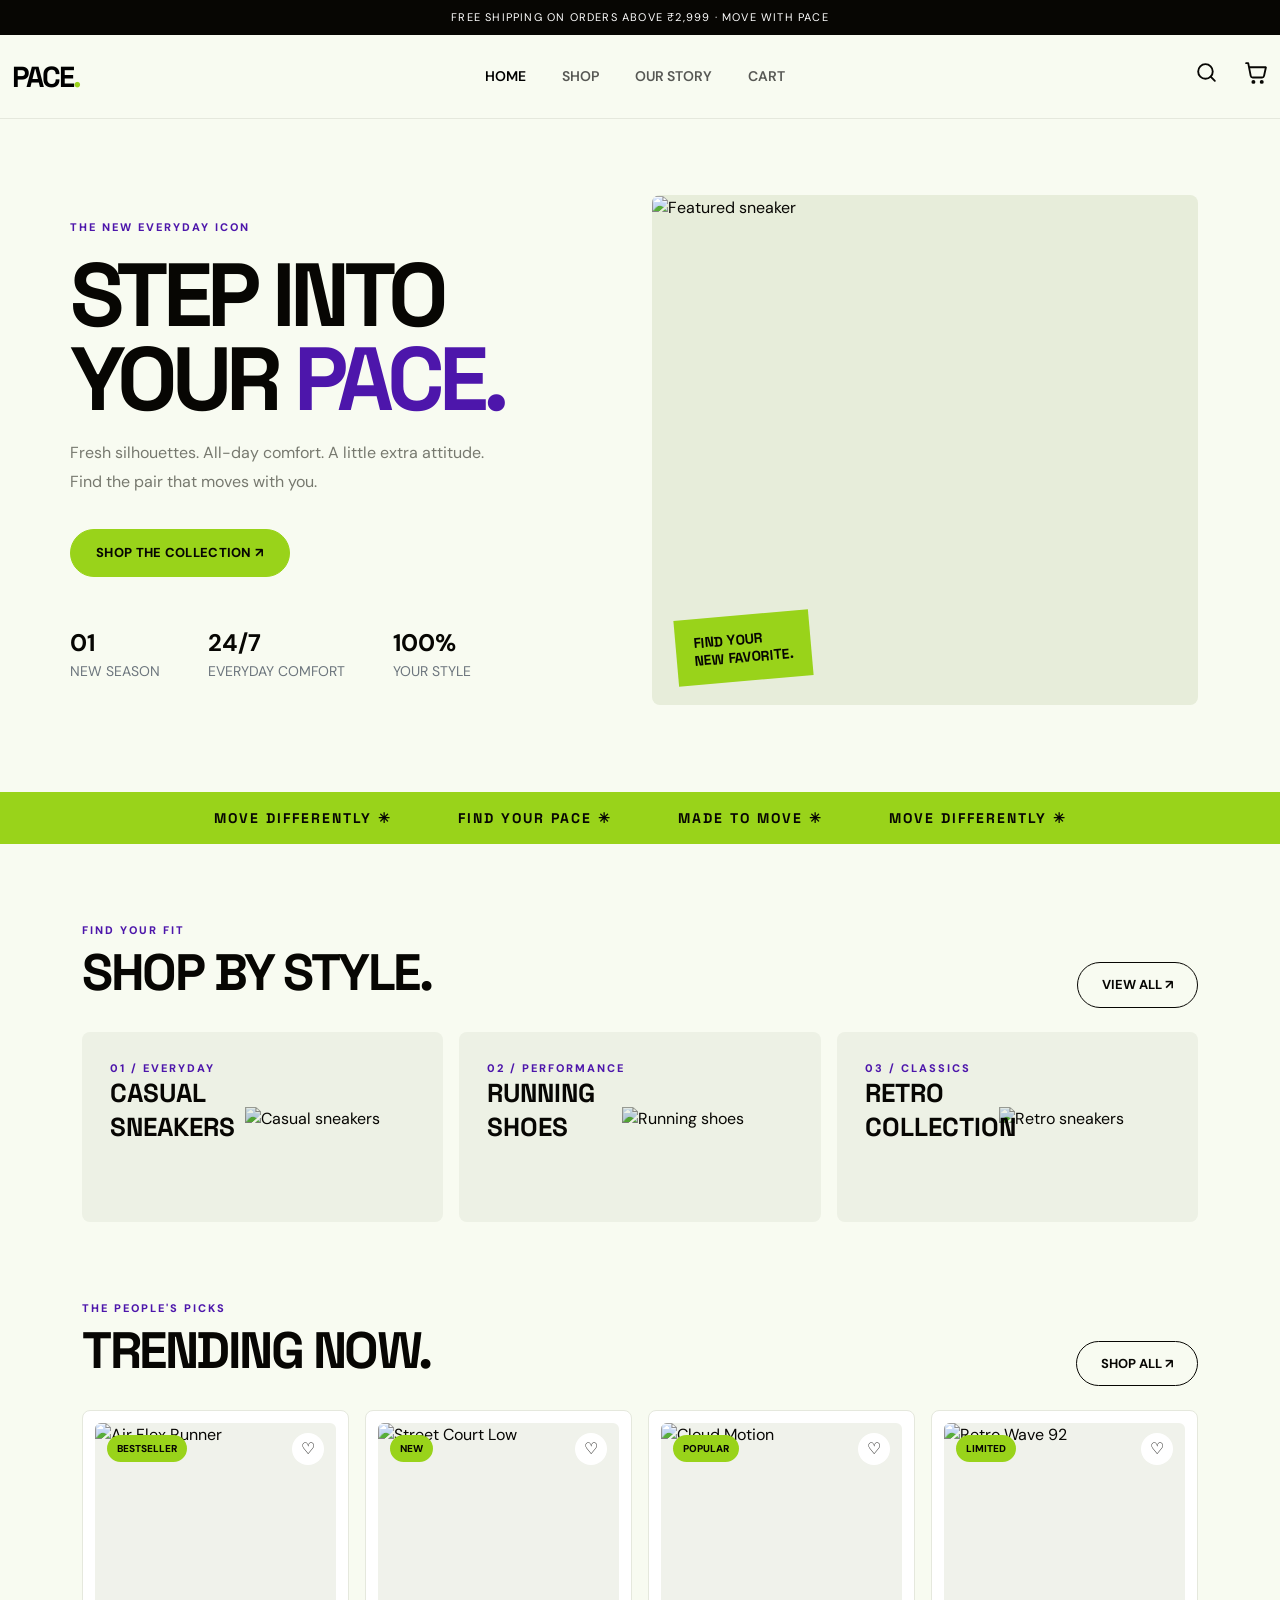
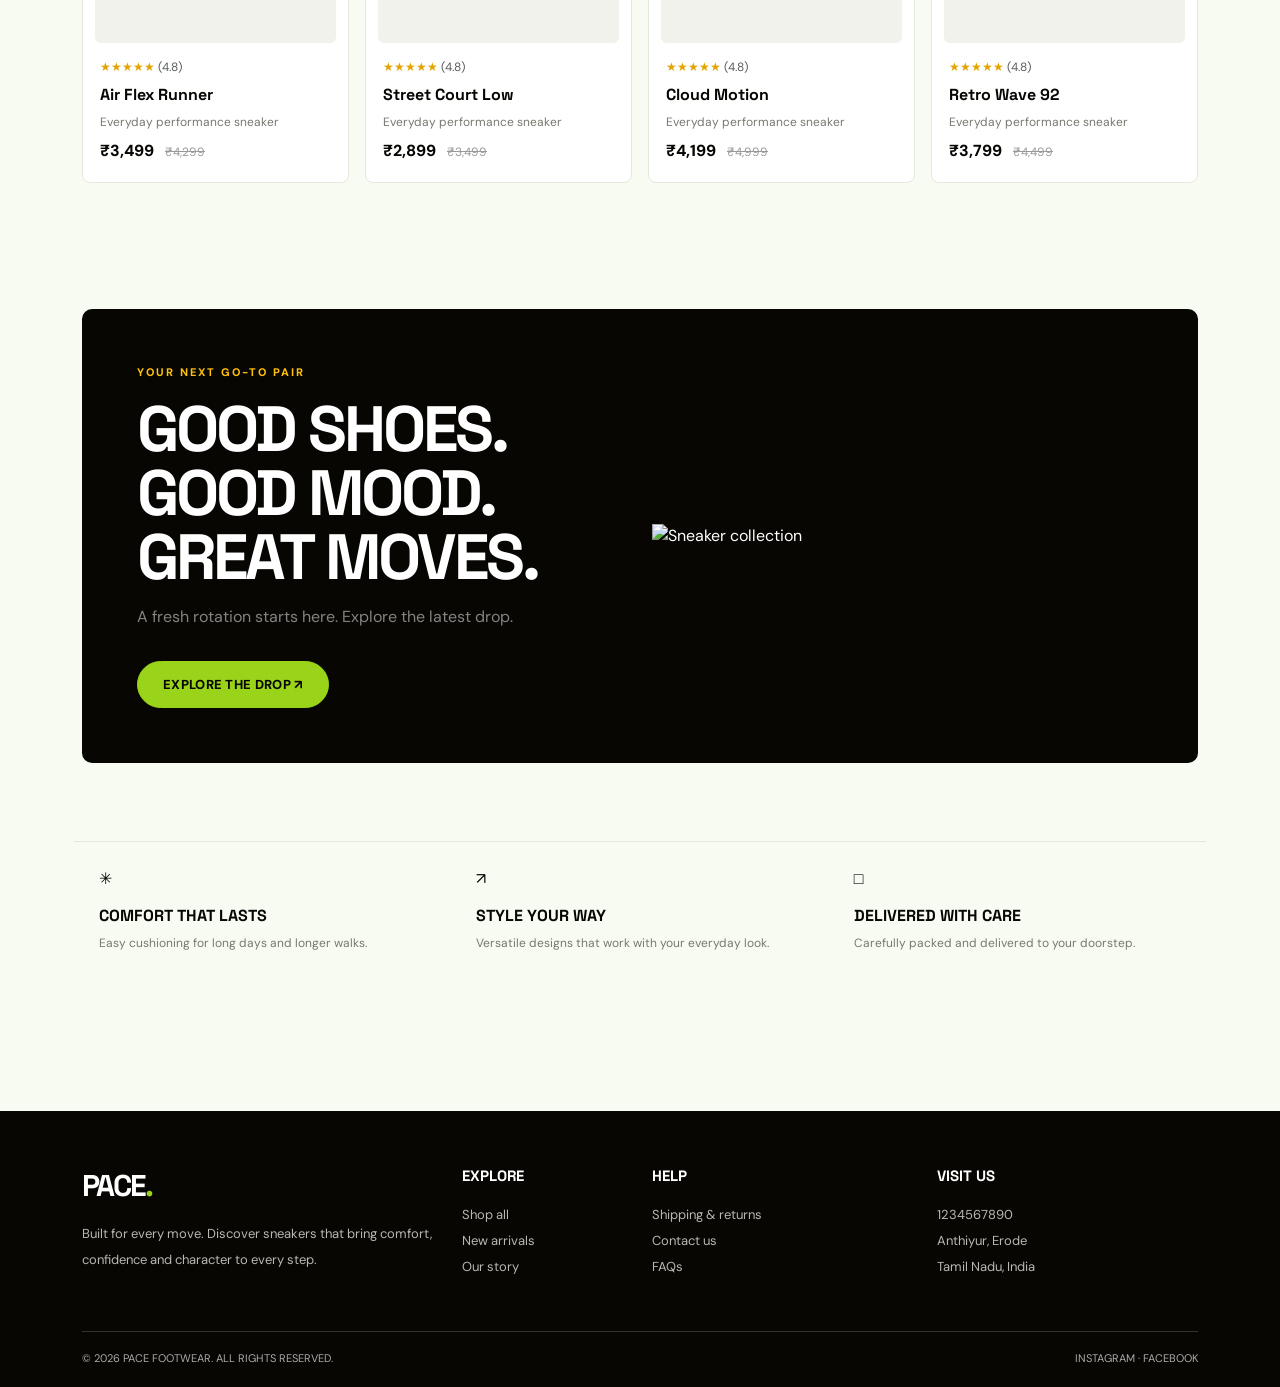
==== index.html @ 616f86ee "Initial Commmit" ====
<!DOCTYPE html>
<html lang="en">
<head>
    <meta charset="UTF-8">
    <meta name="viewport" content="width=device-width, initial-scale=1.0">
    <title>PACE | Sneaker Store</title>

    <link href="https://cdn.jsdelivr.net/npm/bootstrap@5.3.3/dist/css/bootstrap.min.css" rel="stylesheet">
    <link rel="stylesheet" href="css/style.css">
</head>
<body>

<div class="announcement">
    FREE SHIPPING ON ORDERS ABOVE ₹2,999 · MOVE WITH PACE
</div>

<nav class="navbar navbar-expand-lg sticky-top">
    <div class="container-fluid">
        <a class="navbar-brand" href="index.html">PACE<span class="brand-dot">.</span></a>

        <button class="navbar-toggler" type="button"
            data-bs-toggle="collapse" data-bs-target="#mainNav">
            <span class="navbar-toggler-icon"></span>
        </button>

        <div class="collapse navbar-collapse" id="mainNav">
            <ul class="navbar-nav mx-auto">
                <li class="nav-item"><a class="nav-link active" href="index.html">HOME</a></li>
                <li class="nav-item"><a class="nav-link" href="shop.html">SHOP</a></li>
                <li class="nav-item"><a class="nav-link" href="about.html">OUR STORY</a></li>
                <li class="nav-item"><a class="nav-link" href="cart.html">CART</a></li>
            </ul>
            <div class="nav-icons">
                <a href="shop.html" aria-label="Search">
                    <svg viewBox="0 0 24 24" aria-hidden="true"><circle cx="11" cy="11" r="7"></circle><path d="m16 16 4 4"></path></svg>
                </a>
                <a href="cart.html" aria-label="Shopping cart">
                    <svg viewBox="0 0 24 24" aria-hidden="true"><path d="M3 3h2l2.4 12.2a2 2 0 0 0 2 1.6h8.8a2 2 0 0 0 2-1.6L22 7H6"></path><circle cx="10" cy="21" r="1"></circle><circle cx="18" cy="21" r="1"></circle></svg>
                </a>
            </div>
        </div>
    </div>
</nav>

<!-- HERO SECTION -->
<section class="hero">
    <div class="container">
        <div class="row align-items-center g-4">

            <div class="col-lg-6 hero-copy">
                <div class="eyebrow">THE NEW EVERYDAY ICON</div>

                <h1>
                    STEP INTO<br>
                    YOUR <span>PACE.</span>
                </h1>

                <p>
                    Fresh silhouettes. All-day comfort.
                    A little extra attitude. Find the pair
                    that moves with you.
                </p>

                <a href="shop.html" class="btn btn-pace mt-3">
                    SHOP THE COLLECTION ↗
                </a>

                <div class="mt-5 d-flex gap-5">
                    <div>
                        <strong class="fs-4">01</strong>
                        <div class="small text-secondary">NEW SEASON</div>
                    </div>
                    <div>
                        <strong class="fs-4">24/7</strong>
                        <div class="small text-secondary">EVERYDAY COMFORT</div>
                    </div>
                    <div>
                        <strong class="fs-4">100%</strong>
                        <div class="small text-secondary">YOUR STYLE</div>
                    </div>
                </div>
            </div>

            <div class="col-lg-6">
                <div class="hero-image">
                    <img src="https://images.unsplash.com/photo-1552346154-21d32810aba3?w=1200"
                        alt="Featured sneaker">

                    <div class="hero-sticker">
                        FIND YOUR<br>NEW FAVORITE.
                    </div>
                </div>
            </div>

        </div>
    </div>
</section>

<!-- TICKER -->
<div class="ticker text-center">
    <span>MOVE DIFFERENTLY ✳</span>
    <span>FIND YOUR PACE ✳</span>
    <span>MADE TO MOVE ✳</span>
    <span>MOVE DIFFERENTLY ✳</span>
</div>

<!-- CATEGORIES -->
<section class="section-pad">
    <div class="container">

        <div class="d-flex justify-content-between align-items-end mb-4">
            <div>
                <div class="eyebrow">FIND YOUR FIT</div>
                <h2 class="section-title mt-2">SHOP BY STYLE.</h2>
            </div>
            <a href="shop.html" class="btn-outline-pace">VIEW ALL ↗</a>
        </div>

        <div class="row g-3">

            <div class="col-md-4">
                <a href="shop.html" class="category-card d-block">
                    <div class="eyebrow">01 / EVERYDAY</div>
                    <h3>CASUAL<br>SNEAKERS</h3>
                    <img src="https://images.unsplash.com/photo-1542291026-7eec264c27ff?w=500" alt="Casual sneakers">
                </a>
            </div>

            <div class="col-md-4">
                <a href="shop.html" class="category-card d-block">
                    <div class="eyebrow">02 / PERFORMANCE</div>
                    <h3>RUNNING<br>SHOES</h3>
                    <img src="https://images.unsplash.com/photo-1556906781-9a412961c28c?w=500" alt="Running shoes">
                </a>
            </div>

            <div class="col-md-4">
                <a href="shop.html" class="category-card d-block">
                    <div class="eyebrow">03 / CLASSICS</div>
                    <h3>RETRO<br>COLLECTION</h3>
                    <img src="https://images.unsplash.com/photo-1608231387042-66d1773070a5?w=500" alt="Retro sneakers">
                </a>
            </div>

        </div>
    </div>
</section>

<!-- TRENDING PRODUCTS -->
<section class="pb-5">
    <div class="container">

        <div class="d-flex justify-content-between align-items-end mb-4">
            <div>
                <div class="eyebrow">THE PEOPLE'S PICKS</div>
                <h2 class="section-title mt-2">TRENDING NOW.</h2>
            </div>
            <a href="shop.html" class="btn-outline-pace">SHOP ALL ↗</a>
        </div>

        <div class="row g-3">

            <div class="col-6 col-lg-3">
                <a href="product.html" class="product-card d-block">
                    <div class="product-image">
                        <span class="tag">BESTSELLER</span>
                        <span class="heart">♡</span>
                        <img src="https://images.unsplash.com/photo-1542291026-7eec264c27ff?w=900" alt="Air Flex Runner">
                    </div>
                    <div class="product-info">
                        <div class="stars">★★★★★ <span class="text-muted">(4.8)</span></div>
                        <h3>Air Flex Runner</h3>
                        <p>Everyday performance sneaker</p>
                        <span class="price">₹3,499</span>
                        <span class="old-price">₹4,299</span>
                    </div>
                </a>
            </div>

            <div class="col-6 col-lg-3">
                <a href="product.html" class="product-card d-block">
                    <div class="product-image">
                        <span class="tag">NEW</span>
                        <span class="heart">♡</span>
                        <img src="https://images.unsplash.com/photo-1600185365483-26d7a4cc7519?w=900" alt="Street Court Low">
                    </div>
                    <div class="product-info">
                        <div class="stars">★★★★★ <span class="text-muted">(4.8)</span></div>
                        <h3>Street Court Low</h3>
                        <p>Everyday performance sneaker</p>
                        <span class="price">₹2,899</span>
                        <span class="old-price">₹3,499</span>
                    </div>
                </a>
            </div>

            <div class="col-6 col-lg-3">
                <a href="product.html" class="product-card d-block">
                    <div class="product-image">
                        <span class="tag">POPULAR</span>
                        <span class="heart">♡</span>
                        <img src="https://images.unsplash.com/photo-1556906781-9a412961c28c?w=900" alt="Cloud Motion">
                    </div>
                    <div class="product-info">
                        <div class="stars">★★★★★ <span class="text-muted">(4.8)</span></div>
                        <h3>Cloud Motion</h3>
                        <p>Everyday performance sneaker</p>
                        <span class="price">₹4,199</span>
                        <span class="old-price">₹4,999</span>
                    </div>
                </a>
            </div>

            <div class="col-6 col-lg-3">
                <a href="product.html" class="product-card d-block">
                    <div class="product-image">
                        <span class="tag">LIMITED</span>
                        <span class="heart">♡</span>
                        <img src="https://images.unsplash.com/photo-1608231387042-66d1773070a5?w=900" alt="Retro Wave 92">
                    </div>
                    <div class="product-info">
                        <div class="stars">★★★★★ <span class="text-muted">(4.8)</span></div>
                        <h3>Retro Wave 92</h3>
                        <p>Everyday performance sneaker</p>
                        <span class="price">₹3,799</span>
                        <span class="old-price">₹4,499</span>
                    </div>
                </a>
            </div>

        </div>
    </div>
</section>

<!-- PROMO -->
<section class="section-pad">
    <div class="container">
        <div class="promo">
            <div class="row align-items-center">

                <div class="col-lg-6">
                    <div class="eyebrow text-warning">YOUR NEXT GO-TO PAIR</div>

                    <h2 class="mt-3">
                        GOOD SHOES.<br>
                        GOOD MOOD.<br>
                        GREAT MOVES.
                    </h2>

                    <p class="text-white-50 mt-3">
                        A fresh rotation starts here.
                        Explore the latest drop.
                    </p>

                    <a href="shop.html" class="btn btn-pace mt-3">
                        EXPLORE THE DROP ↗
                    </a>
                </div>

                <div class="col-lg-6">
                    <img src="https://images.unsplash.com/photo-1495555961986-6d4c1ecb7be3?w=1000"
                        alt="Sneaker collection">
                </div>

            </div>
        </div>
    </div>
</section>

<!-- FEATURES -->
<section class="pb-5">
    <div class="container">
        <div class="row g-3">

            <div class="col-md-4 feature">
                <div>✳</div>
                <h4>COMFORT THAT LASTS</h4>
                <p>Easy cushioning for long days and longer walks.</p>
            </div>

            <div class="col-md-4 feature">
                <div>↗</div>
                <h4>STYLE YOUR WAY</h4>
                <p>Versatile designs that work with your everyday look.</p>
            </div>

            <div class="col-md-4 feature">
                <div>□</div>
                <h4>DELIVERED WITH CARE</h4>
                <p>Carefully packed and delivered to your doorstep.</p>
            </div>

        </div>
    </div>
</section>

<!-- FOOTER -->
<footer class="footer">
    <div class="container">
        <div class="row g-4">

            <div class="col-12 col-lg-4 text-center text-lg-start">
                <div class="footer-brand">PACE<span style="color:#99D31A">.</span></div>
                <p class="mt-3">
                    Built for every move. Discover sneakers that bring
                    comfort, confidence and character to every step.
                </p>
            </div>

            <div class="col-12 col-lg-2 text-center text-lg-start">
                <h5>EXPLORE</h5>
                <a href="shop.html">Shop all</a><br>
                <a href="product.html">New arrivals</a><br>
                <a href="about.html">Our story</a>
            </div>

            <div class="col-12 col-lg-3 text-center text-lg-start">
                <h5>HELP</h5>
                <a href="cart.html">Shipping & returns</a><br>
                <a href="about.html#contact">Contact us</a><br>
                <a href="about.html">FAQs</a>
            </div>

            <div class="col-12 col-lg-3 text-center text-lg-start">
                <h5>VISIT US</h5>
                <p>
                    1234567890<br>
                    Anthiyur, Erode<br>
                    Tamil Nadu, India
                </p>
            </div>

        </div>

        <div class="footer-bottom d-flex justify-content-center justify-content-lg-between text-center text-lg-start flex-wrap gap-2">
            <span>© 2026 PACE FOOTWEAR. ALL RIGHTS RESERVED.</span>
            <span>INSTAGRAM · FACEBOOK</span>
        </div>
    </div>
</footer>

<script src="https://cdn.jsdelivr.net/npm/bootstrap@5.3.3/dist/js/bootstrap.bundle.min.js"></script>
</body>
</html>
---- css/style.css ----
@import url('https://fonts.googleapis.com/css2?family=DM+Sans:wght@400;500;600;700;800&family=Space+Grotesk:wght@500;600;700&display=swap');

/* ROOT VARIABLES */

:root {
    --cream: #F8FBF1;
    --ink: #070603;
    --muted: #77796f;
    --lime: #99D31A;
    --purple: #4D16AB;
    --line: #e5e8dd;
}

/* RESET */

* {
    margin: 0;
    padding: 0;
    box-sizing: border-box;
}

body {
    background: var(--cream);
    color: var(--ink);
    font-family: 'DM Sans', sans-serif;
}

a {
    text-decoration: none;
    color: inherit;
}

/* ANNOUNCEMENT */

.announcement {
    background: var(--ink);
    color: white;
    text-align: center;
    padding: 9px;
    font-size: 11px;
    letter-spacing: 1.2px;
}

/* NAVBAR */

.navbar {
    background: var(--cream);
    padding: 18px 0;
    border-bottom: 1px solid var(--line);
}

.navbar-brand {
    font: 700 29px 'Space Grotesk';
    letter-spacing: -2px;
}

.brand-dot {
    color: var(--lime);
}

.nav-link {
    font-weight: 600;
    font-size: 14px;
    margin: 0 10px;
}

.nav-link:hover,
.nav-link.active {
    color: var(--purple);
}

.nav-icons a {
    display: inline-flex;
    align-items: center;
    justify-content: center;
    margin-left: 20px;
}

.nav-icons svg {
    width: 25px;
    height: 25px;
    fill: none;
    stroke: currentColor;
    stroke-width: 1.8;
    stroke-linecap: round;
    stroke-linejoin: round;
}

/* BUTTONS */

.btn-pace {
    background: var(--lime);
    border: 1px solid var(--lime);
    color: var(--ink);
    border-radius: 30px;
    padding: 13px 25px;
    font-weight: 800;
    font-size: 13px;
    letter-spacing: .3px;
}

.btn-pace:hover {
    background: var(--ink);
    border-color: var(--ink);
    color: white;
}

.btn-outline-pace {
    border: 1px solid var(--ink);
    border-radius: 30px;
    padding: 12px 24px;
    font-weight: 700;
    font-size: 13px;
}

/* COMMON STYLES */

.eyebrow {
    font-size: 11px;
    letter-spacing: 2px;
    font-weight: 800;
    color: var(--purple);
    text-transform: uppercase;
}

.section-title {
    font: 700 clamp(32px, 4vw, 54px)/1.05 'Space Grotesk';
    letter-spacing: -2.5px;
}

.section-pad {
    padding: 78px 0;
}

/* HERO SECTION */

.hero {
    padding: 55px 0 65px;
    overflow: hidden;
}

.hero-copy {
    padding: 45px 0;
}

.hero h1 {
    font: 700 clamp(52px, 7vw, 94px)/.94 'Space Grotesk';
    letter-spacing: -6px;
    margin: 18px 0;
}

.hero h1 span {
    color: var(--purple);
}

.hero p {
    color: var(--muted);
    max-width: 430px;
    line-height: 1.8;
}

.hero-image {
    height: 510px;
    border-radius: 8px;
    background: #e7edda;
    position: relative;
    overflow: hidden;
}

.hero-image img {
    width: 100%;
    height: 100%;
    object-fit: cover;
}

.hero-sticker {
    position: absolute;
    bottom: 24px;
    left: 24px;
    background: var(--lime);
    padding: 15px 18px;
    font: 700 14px 'Space Grotesk';
    transform: rotate(-5deg);
}

/* TICKER */

.ticker {
    background: var(--lime);
    padding: 17px 0;
    overflow: hidden;
    font: 700 14px 'Space Grotesk';
    letter-spacing: 2px;
    white-space: nowrap;
}

.ticker span {
    margin: 0 30px;
}

/* CATEGORY CARDS */

.category-card {
    background: #edf1e5;
    padding: 28px;
    border-radius: 8px;
    min-height: 190px;
    position: relative;
    overflow: hidden;
}

.category-card h3 {
    font: 700 26px 'Space Grotesk';
}

.category-card img {
    height: 115px;
    width: 55%;
    object-fit: cover;
    object-position: center;
    position: absolute;
    right: 0;
    bottom: 0;
    mix-blend-mode: multiply;
}

/* PRODUCT CARDS */

.product-card {
    background: white;
    border: 1px solid var(--line);
    border-radius: 8px;
    padding: 12px;
    height: 100%;
    display: block;
    transition: .2s;
}

.product-card:hover {
    transform: translateY(-5px);
    box-shadow: 0 12px 30px #10150012;
}

.product-image {
    height: 220px;
    background: #f0f2eb;
    border-radius: 6px;
    position: relative;
    display: flex;
    align-items: center;
    justify-content: center;
    overflow: hidden;
}

.product-image img {
    width: 100%;
    height: 100%;
    object-fit: cover;
}

.tag {
    position: absolute;
    top: 12px;
    left: 12px;
    background: var(--lime);
    padding: 6px 10px;
    border-radius: 20px;
    font-size: 10px;
    font-weight: 800;
}

.heart {
    position: absolute;
    right: 12px;
    top: 10px;
    background: white;
    width: 32px;
    height: 32px;
    border-radius: 50%;
    display: grid;
    place-items: center;
}

.product-info {
    padding: 15px 5px 7px;
}

.product-info h3 {
    font: 700 16px 'Space Grotesk';
    margin: 8px 0;
}

.product-info p {
    font-size: 12px;
    color: var(--muted);
    margin-bottom: 8px;
}

.price {
    font-weight: 800;
}

.old-price {
    color: #999;
    text-decoration: line-through;
    font-size: 12px;
    margin-left: 7px;
}

.stars {
    color: #e3a400;
    font-size: 12px;
}

/* PROMO SECTION */

.promo {
    background: var(--ink);
    color: white;
    border-radius: 10px;
    padding: 55px;
    overflow: hidden;
    position: relative;
}

.promo h2 {
    font: 700 clamp(35px, 5vw, 65px)/1 'Space Grotesk';
    letter-spacing: -3px;
}

.promo img {
    width: 100%;
    max-height: 310px;
    object-fit: contain;
}

/* FEATURES */

.feature {
    padding: 25px;
    border-top: 1px solid var(--line);
}

.feature i {
    font-size: 25px;
    color: var(--purple);
}

.feature h4 {
    font: 700 16px 'Space Grotesk';
    margin-top: 14px;
}

.feature p {
    font-size: 12px;
    color: var(--muted);
}

/* PAGE HEADING */

.page-head {
    padding: 58px 0 35px;
}

.page-head h1 {
    font: 700 clamp(42px, 6vw, 72px)/1 'Space Grotesk';
    letter-spacing: -4px;
}

/* SHOP FILTER */

.filter-bar {
    border-block: 1px solid var(--line);
    padding: 15px 0;
    margin-bottom: 25px;
}

/* FORMS */

.form-control,
.form-select {
    border-radius: 5px;
    padding: 12px;
    border-color: var(--line);
    background-color: white;
}

/* PRODUCT DETAILS */

.detail-image {
    background: #edf1e5;
    border-radius: 9px;
    height: 520px;
    overflow: hidden;
}

.detail-image img {
    width: 100%;
    height: 100%;
    object-fit: cover;
}

.detail-title {
    font: 700 42px/1.05 'Space Grotesk';
    letter-spacing: -2px;
}

.size-btn {
    border: 1px solid var(--line);
    background: white;
    padding: 10px 17px;
    margin: 4px;
    border-radius: 4px;
}

.size-btn:focus,
.size-btn:hover {
    border-color: var(--purple);
    color: var(--purple);
}

.qty {
    width: 115px;
}

/* CART */

.cart-thumb {
    width: 90px;
    height: 90px;
    object-fit: cover;
    border-radius: 5px;
    background: #edf1e5;
}

.cart-table th {
    font-size: 11px;
    letter-spacing: 1px;
    color: var(--muted);
    font-weight: 700;
    border-bottom: 1px solid var(--line);
    padding: 15px;
}

.cart-table td {
    padding: 20px 10px;
    border-bottom: 1px solid var(--line);
    vertical-align: middle;
}

.summary {
    background: white;
    border: 1px solid var(--line);
    padding: 25px;
    border-radius: 8px;
}

/* ABOUT PAGE */

.about-visual {
    height: 390px;
    border-radius: 8px;
    overflow: hidden;
}

.about-visual img {
    width: 100%;
    height: 100%;
    object-fit: cover;
}

.contact-box {
    background: #edf1e5;
    border-radius: 8px;
    padding: 28px;
}

.breadcrumb {
    font-size: 12px;
    color: var(--muted);
}

/* FOOTER */

.footer {
    background: var(--ink);
    color: white;
    padding: 55px 0 20px;
    margin-top: 70px;
}

.footer p,
.footer a {
    color: #b8b8b1;
    font-size: 13px;
    line-height: 2;
}

.footer a {
    display: inline-block;
    transition: transform .2s ease, color .2s ease;
}

.footer a:hover {
    color: white;
    transform: translateX(5px);
}

.footer h5 {
    font: 700 15px 'Space Grotesk';
    margin-bottom: 17px;
}

.footer-brand {
    font: 700 30px 'Space Grotesk';
    letter-spacing: -2px;
}

.footer-bottom {
    border-top: 1px solid #34342d;
    margin-top: 35px;
    padding-top: 18px;
    color: #aaa;
    font-size: 11px;
}

/* RESPONSIVE DESIGN */

@media (max-width: 767px) {

    .navbar {
        padding: 12px 0;
    }

    .hero {
        padding: 20px 0 32px;
    }

    .hero-copy {
        padding: 12px 0;
    }

    .hero h1 {
        letter-spacing: -3px;
    }

    .hero-image {
        height: 340px;
    }

    .section-pad {
        padding: 36px 0;
    }

    .page-head {
        padding: 30px 0 20px;
    }

    .row.g-5 {
        --bs-gutter-y: 1.5rem;
    }

    .promo {
        padding: 30px 22px;
    }

    .product-image {
        height: 175px;
    }

    .detail-image {
        height: 350px;
    }

    .detail-title {
        font-size: 33px;
    }

    .footer {
        padding: 38px 0 18px;
        margin-top: 38px;
    }

    .footer .row {
        --bs-gutter-y: 1.25rem;
    }

    .footer-bottom {
        justify-content: center;
        margin-top: 24px;
    }

    .cart-thumb {
        width: 65px;
        height: 65px;
    }

    .cart-table td {
        padding: 12px 5px;
        font-size: 12px;
    }

    .cart-table th {
        font-size: 9px;
        padding: 10px 5px;
    }

}
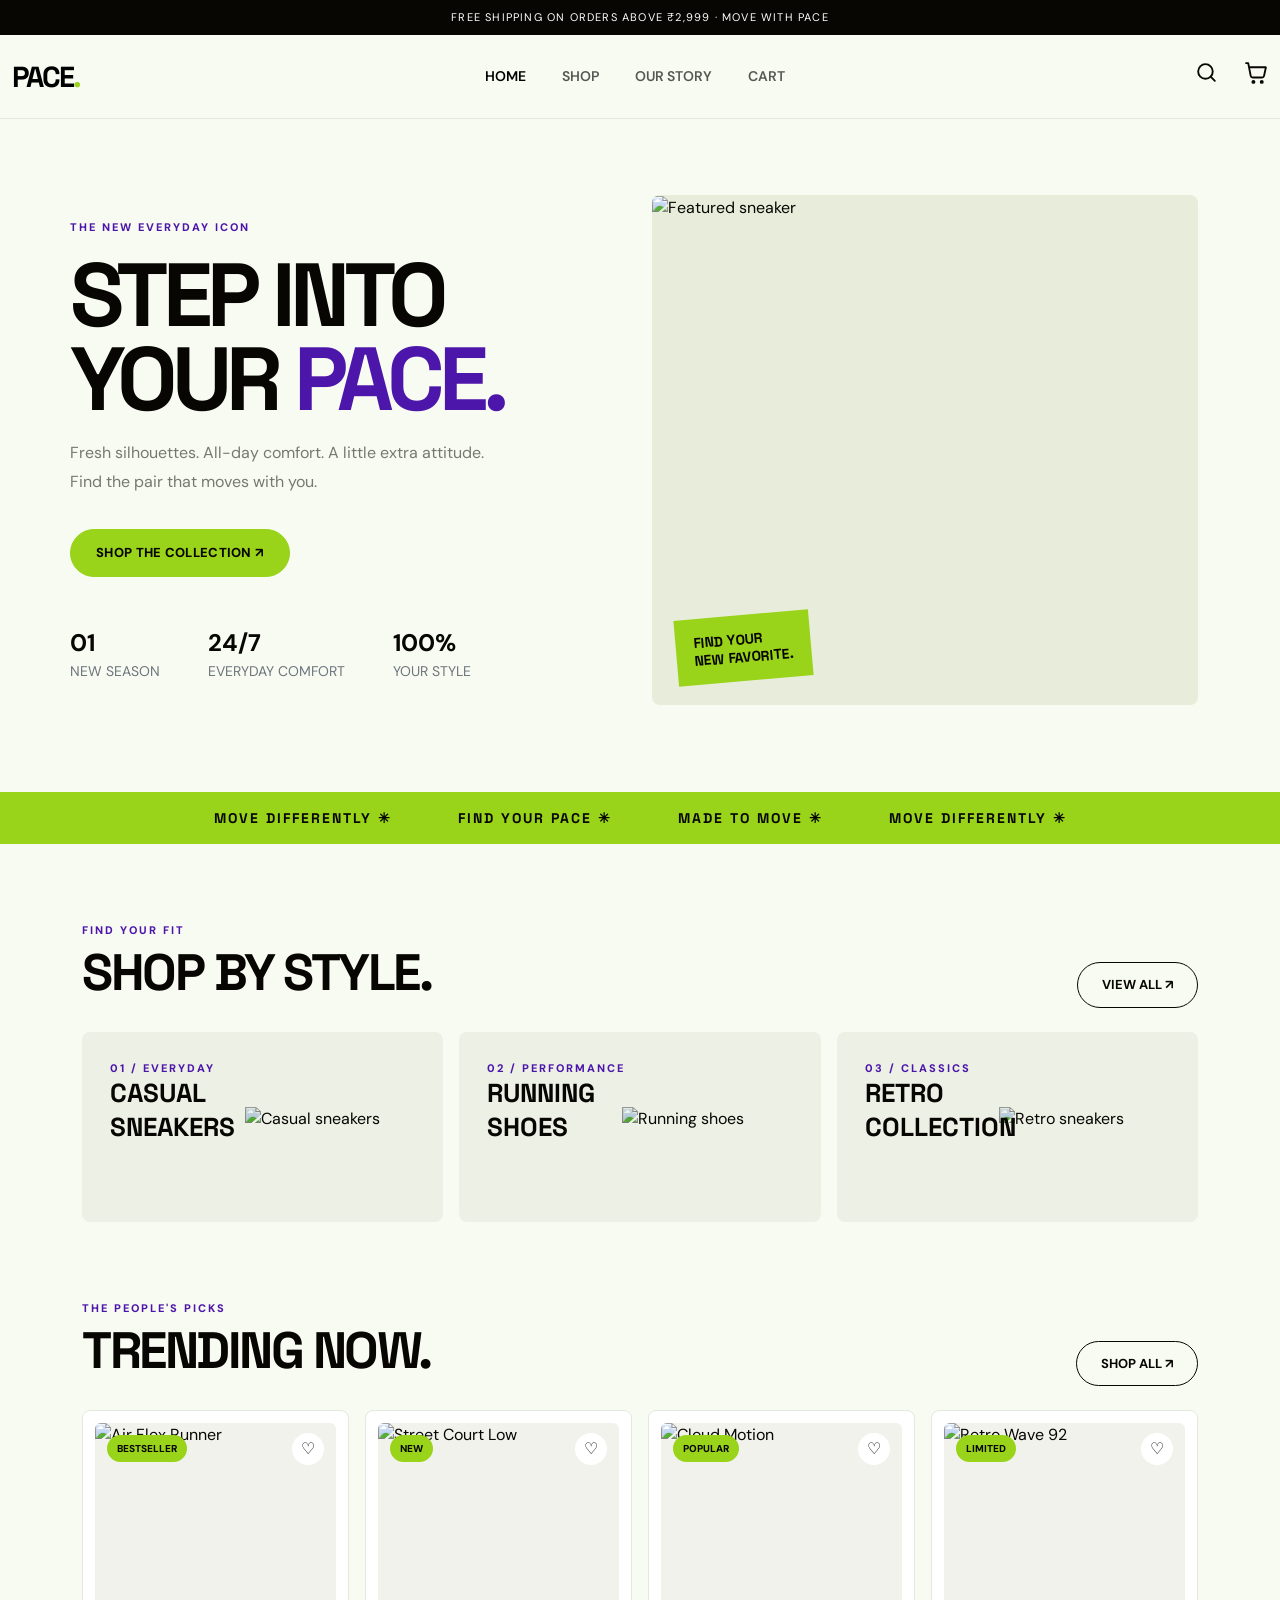
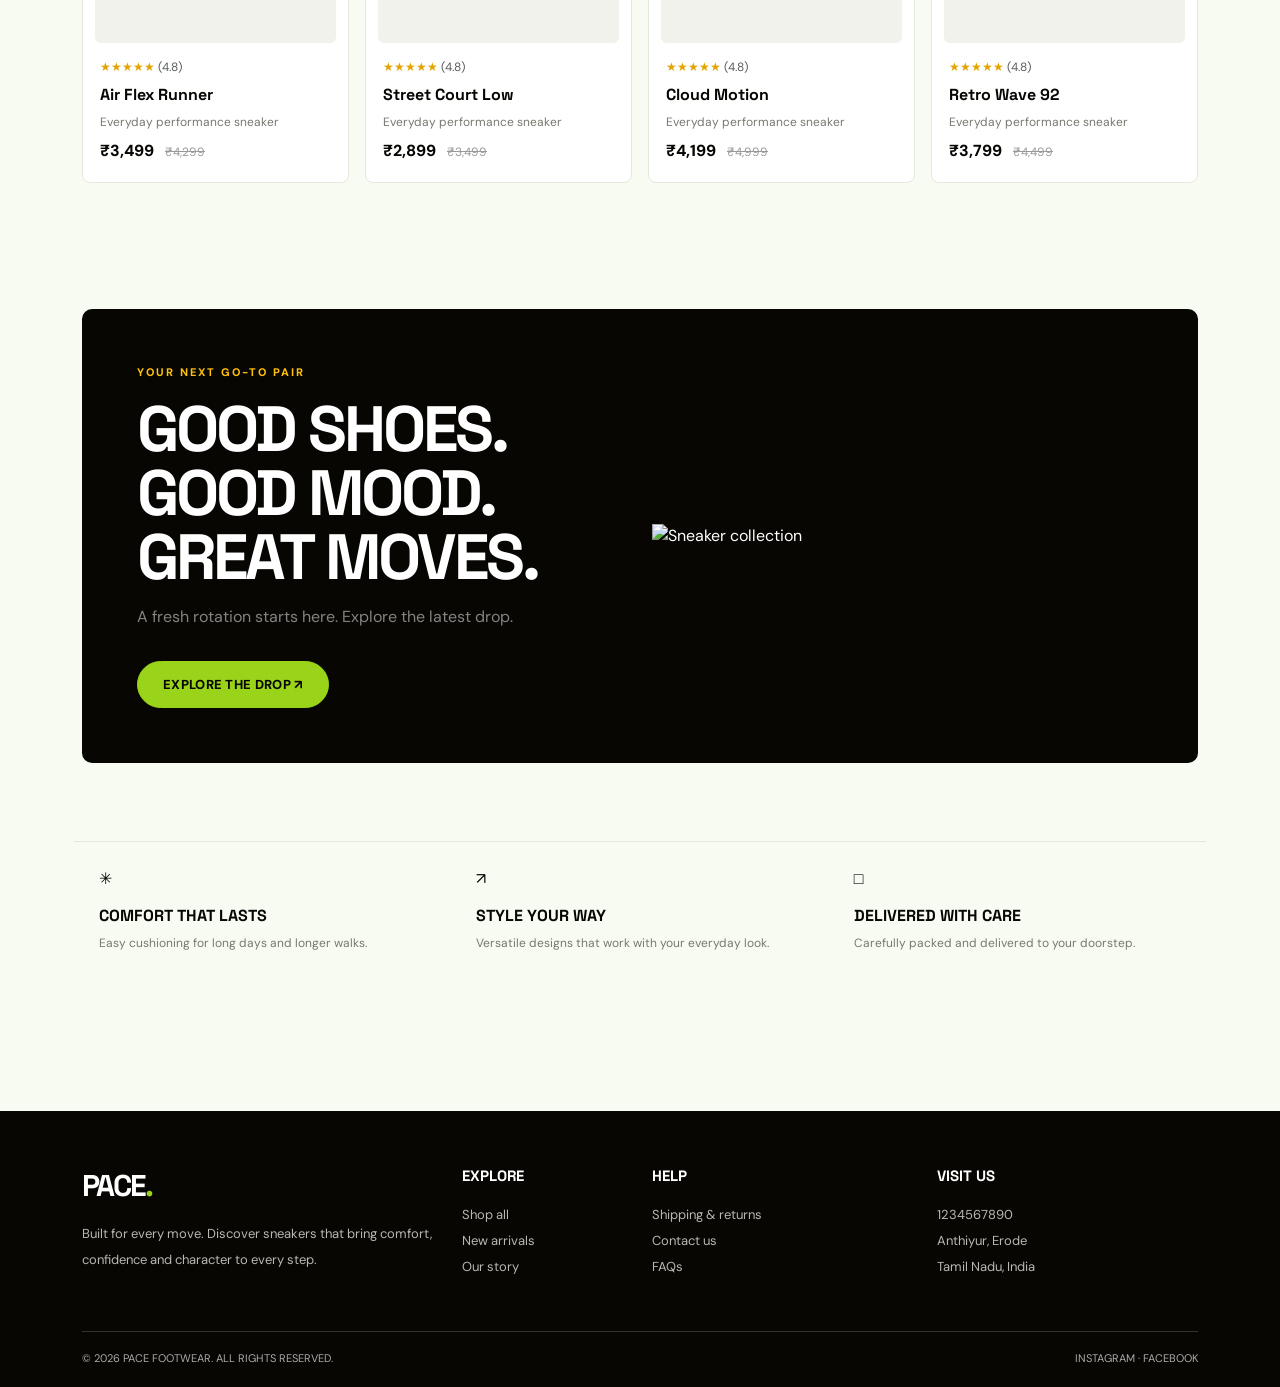
==== commit 52ba8c2f: "Updated" ====
--- a/index.html
+++ b/index.html
@@ -65,7 +65,7 @@
                     SHOP THE COLLECTION ↗
                 </a>
 
-                <div class="mt-5 d-flex gap-5">
+                <div class="mt-5 d-flex flex-wrap gap-3 gap-sm-5">
                     <div>
                         <strong class="fs-4">01</strong>
                         <div class="small text-secondary">NEW SEASON</div>
@@ -158,7 +158,7 @@
             <a href="shop.html" class="btn-outline-pace">SHOP ALL ↗</a>
         </div>
 
-        <div class="row g-3">
+        <div class="row g-3 product-grid">
 
             <div class="col-6 col-lg-3">
                 <a href="product.html" class="product-card d-block">
--- a/css/style.css
+++ b/css/style.css
@@ -212,6 +212,9 @@
 
 .category-card h3 {
     font: 700 26px 'Space Grotesk';
+    max-width: 62%;
+    position: relative;
+    z-index: 1;
 }
 
 .category-card img {
@@ -233,6 +236,7 @@
     border-radius: 8px;
     padding: 12px;
     height: 100%;
+    min-width: 0;
     display: block;
     transition: .2s;
 }
@@ -289,6 +293,7 @@
 .product-info h3 {
     font: 700 16px 'Space Grotesk';
     margin: 8px 0;
+    overflow-wrap: anywhere;
 }
 
 .product-info p {
@@ -299,13 +304,16 @@
 
 .price {
     font-weight: 800;
+    white-space: nowrap;
 }
 
 .old-price {
+    display: inline-block;
     color: #999;
     text-decoration: line-through;
     font-size: 12px;
     margin-left: 7px;
+    white-space: nowrap;
 }
 
 .stars {
@@ -449,6 +457,10 @@
     vertical-align: middle;
 }
 
+.cart-table {
+    min-width: 600px;
+}
+
 .summary {
     background: white;
     border: 1px solid var(--line);
@@ -529,6 +541,11 @@
 
 @media (max-width: 767px) {
 
+    .container,
+    .container-fluid {
+        padding-inline: 18px;
+    }
+
     .navbar {
         padding: 12px 0;
     }
@@ -545,8 +562,30 @@
         letter-spacing: -3px;
     }
 
+    .hero-copy > .d-flex {
+        flex-wrap: wrap;
+        column-gap: 1.5rem !important;
+        row-gap: 1rem;
+    }
+
+    .ticker {
+        display: flex;
+        flex-wrap: wrap;
+        justify-content: center;
+        align-items: center;
+        gap: 8px 10px;
+        padding: 12px 10px;
+        white-space: normal;
+        font-size: 10px;
+        letter-spacing: .6px;
+    }
+
+    .ticker span {
+        margin: 0;
+    }
+
     .hero-image {
-        height: 340px;
+        height: clamp(240px, 75vw, 340px);
     }
 
     .section-pad {
@@ -558,6 +597,7 @@
     }
 
     .row.g-5 {
+        --bs-gutter-x: 1.5rem;
         --bs-gutter-y: 1.5rem;
     }
 
@@ -565,16 +605,68 @@
         padding: 30px 22px;
     }
 
+    .promo .row {
+        row-gap: 1.5rem;
+    }
+
     .product-image {
-        height: 175px;
+        height: clamp(180px, 52vw, 240px);
     }
 
     .detail-image {
-        height: 350px;
+        height: clamp(280px, 78vw, 350px);
     }
 
     .detail-title {
-        font-size: 33px;
+        font-size: clamp(30px, 8vw, 36px);
+    }
+
+    .page-head h1 {
+        font-size: clamp(36px, 10vw, 56px);
+        letter-spacing: -0.07em;
+        overflow-wrap: anywhere;
+    }
+
+    .section-title {
+        font-size: clamp(28px, 7.5vw, 40px);
+        letter-spacing: -1.5px;
+    }
+
+    .d-flex.justify-content-between.align-items-end.mb-4 {
+        align-items: flex-start !important;
+        flex-wrap: wrap;
+        gap: 1rem;
+    }
+
+    .d-flex.justify-content-between.align-items-end.mb-4 > :first-child {
+        min-width: 0;
+    }
+
+    .btn-outline-pace {
+        padding: 10px 15px;
+        white-space: nowrap;
+    }
+
+    .filter-bar .form-select {
+        max-width: 100%;
+    }
+
+    .category-card {
+        min-height: 180px;
+        padding: 22px;
+    }
+
+    .promo h2 {
+        letter-spacing: -1.5px;
+        overflow-wrap: anywhere;
+    }
+
+    .contact-box {
+        padding: 22px;
+    }
+
+    .table-responsive {
+        margin-inline: -0.25rem;
     }
 
     .footer {
@@ -607,3 +699,35 @@
     }
 
 }
+
+@media (max-width: 575px) {
+    .product-grid > [class*="col-"] {
+        width: 100%;
+    }
+
+    .product-grid .product-image {
+        height: clamp(220px, 68vw, 300px);
+    }
+}
+
+@media (max-width: 380px) {
+    .announcement {
+        padding-inline: 12px;
+        line-height: 1.5;
+    }
+
+    .hero h1 {
+        font-size: clamp(42px, 13vw, 52px);
+        letter-spacing: -0.07em;
+    }
+
+    .hero-sticker {
+        left: 14px;
+        bottom: 14px;
+        padding: 12px 14px;
+    }
+
+    .promo {
+        padding: 26px 18px;
+    }
+}
